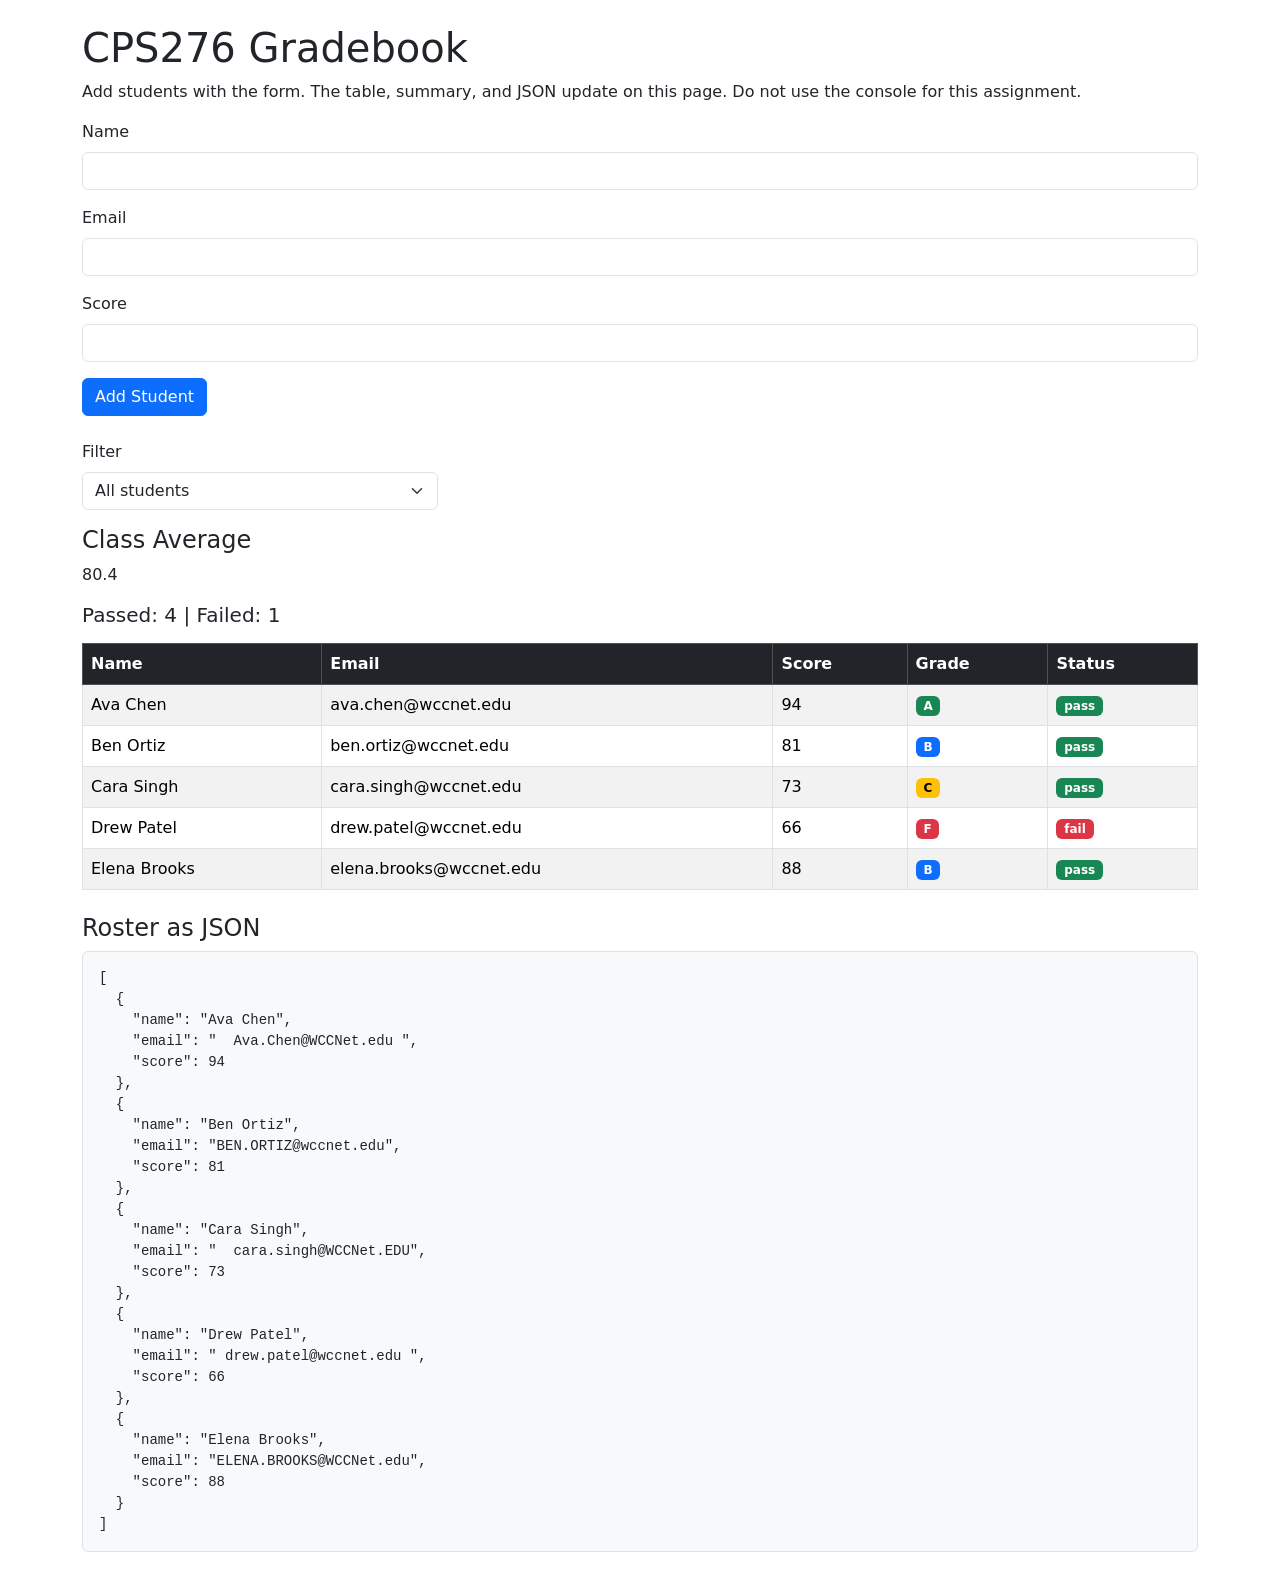
==== assignments/assignment_10/index.html @ 495fe2f3 "assignment 10" ====
<!DOCTYPE html>
<html lang="en">
<head>
  <meta charset="utf-8">
  <meta name="viewport" content="width=device-width, initial-scale=1">
  <title>CPS276 Gradebook</title>
  <link href="https://cdn.jsdelivr.net/npm/bootstrap@5.3.3/dist/css/bootstrap.min.css" rel="stylesheet">
</head>

<body class="container py-4">

  <h1>CPS276 Gradebook</h1>

  <p>
    Add students with the form. The table, summary, and JSON update
    on this page. Do not use the console for this assignment.
  </p>

  <!-- Add Student Form -->
  <form id="studentForm" class="mb-4">

    <div class="mb-3">
      <label for="nameInput" class="form-label">Name</label>
      <input
        type="text"
        id="nameInput"
        class="form-control"
      >
    </div>

    <div class="mb-3">
      <label for="emailInput" class="form-label">Email</label>
      <input
        type="text"
        id="emailInput"
        class="form-control"
      >
    </div>

    <div class="mb-3">
      <label for="scoreInput" class="form-label">Score</label>
      <input
        type="number"
        id="scoreInput"
        class="form-control"
      >
    </div>

    <button type="submit" class="btn btn-primary">
      Add Student
    </button>

    <p id="formError" class="text-danger mt-2"></p>

  </form>

  <!-- Student Filter -->
  <div class="row mb-3">
    <div class="col-md-4">

      <label for="filterSelect" class="form-label">Filter</label>

      <select id="filterSelect" class="form-select">
        <option value="all">All students</option>
        <option value="pass">Passing</option>
        <option value="fail">Failing</option>
      </select>

    </div>
  </div>

  <h2 class="h4">Class Average</h2>

  <p id="averageDisplay">0.0</p>

  <h2 class="h5">
    Passed: <span id="passedDisplay">0</span>
    |
    Failed: <span id="failedDisplay">0</span>
  </h2>

  <table class="table table-striped table-bordered mt-3">

    <thead class="table-dark">
      <tr>
        <th>Name</th>
        <th>Email</th>
        <th>Score</th>
        <th>Grade</th>
        <th>Status</th>
      </tr>
    </thead>

    <tbody id="studentTableBody"></tbody>

  </table>

  <h2 class="h4 mt-4">Roster as JSON</h2>

  <pre id="jsonPreview" class="border rounded p-3 bg-light"></pre>

  <script src="app.js"></script>

</body>
</html>
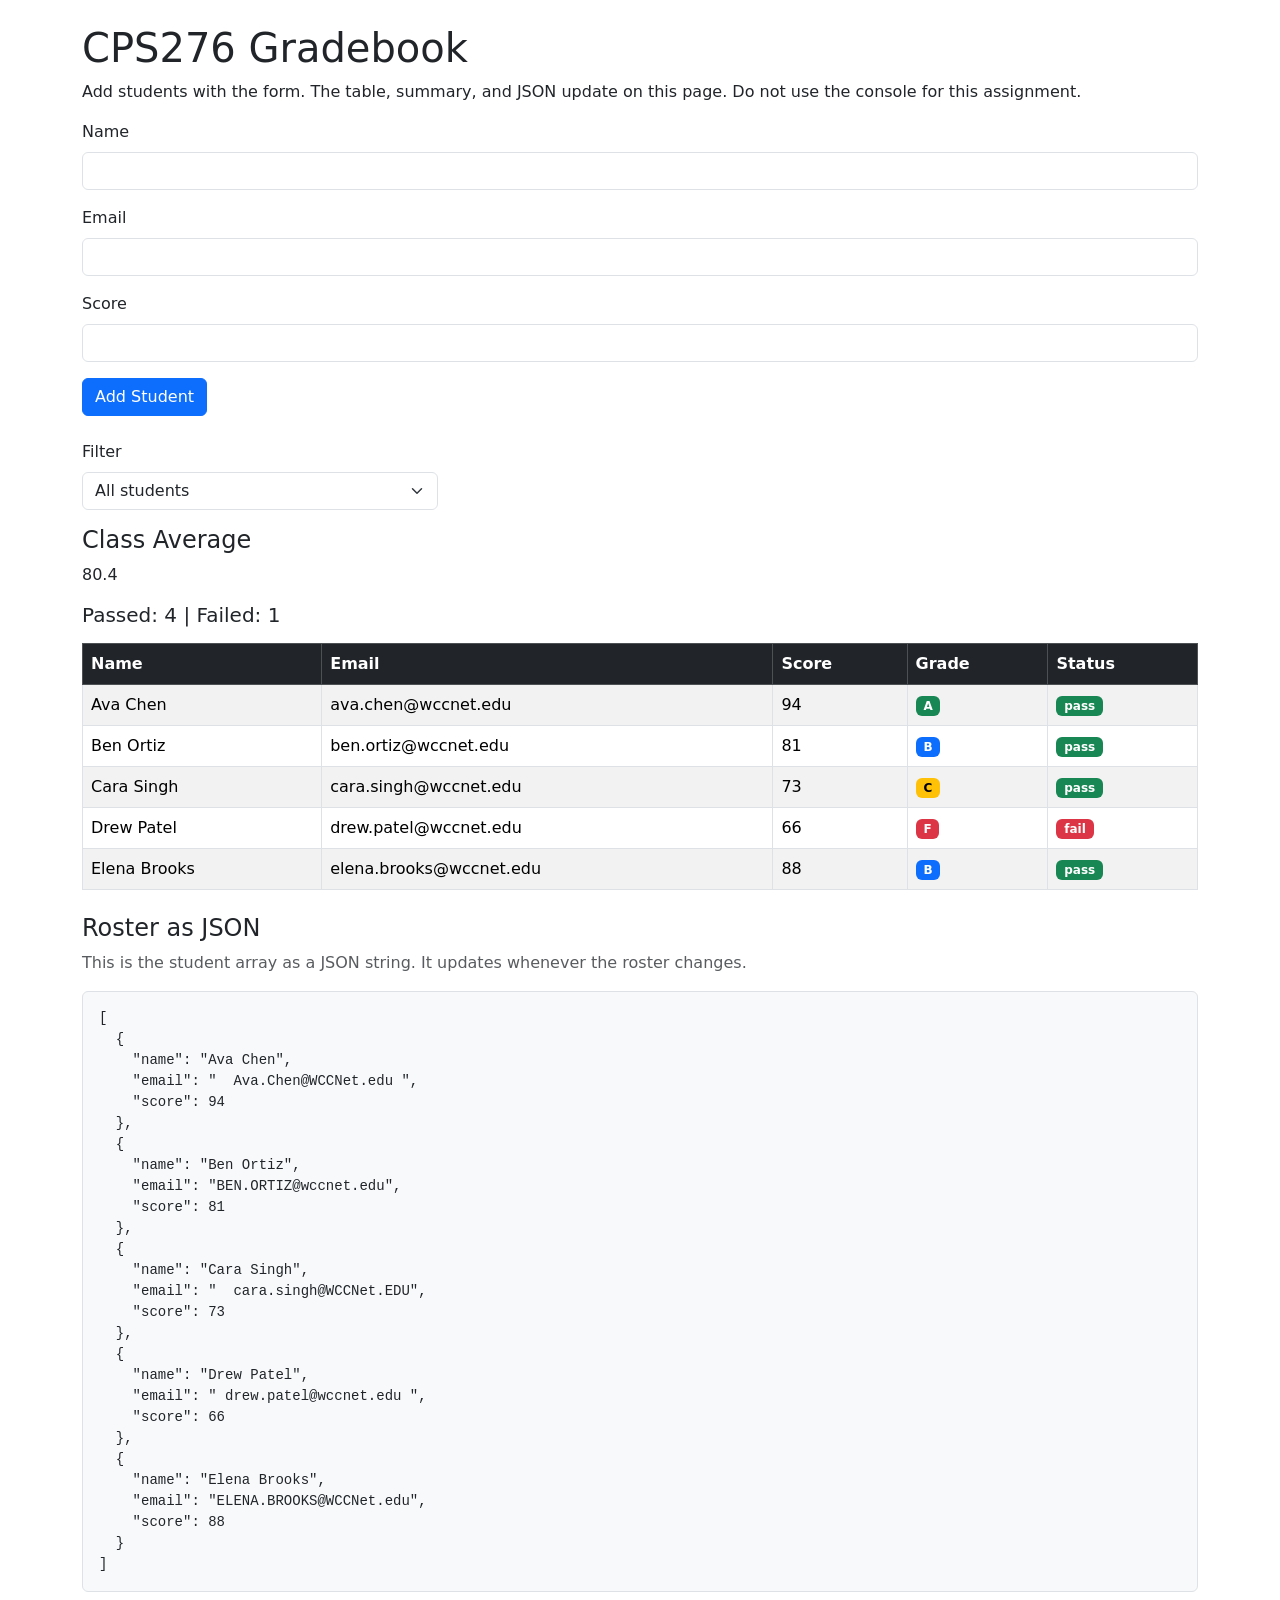
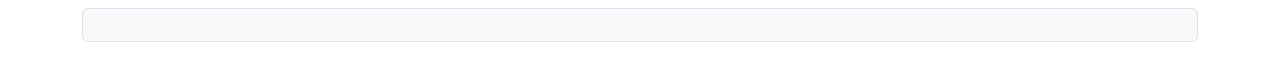
==== commit 84710f00: "assignment 10" ====
--- a/assignments/assignment_10/index.html
+++ b/assignments/assignment_10/index.html
@@ -98,6 +98,11 @@
 
   <h2 class="h4 mt-4">Roster as JSON</h2>
 
+<p class="text-muted">
+  This is the student array as a JSON string. It updates whenever the roster changes.
+</p>
+
+<pre id="jsonPreview" class="border rounded p-3 bg-light"></pre>
   <pre id="jsonPreview" class="border rounded p-3 bg-light"></pre>
 
   <script src="app.js"></script>
